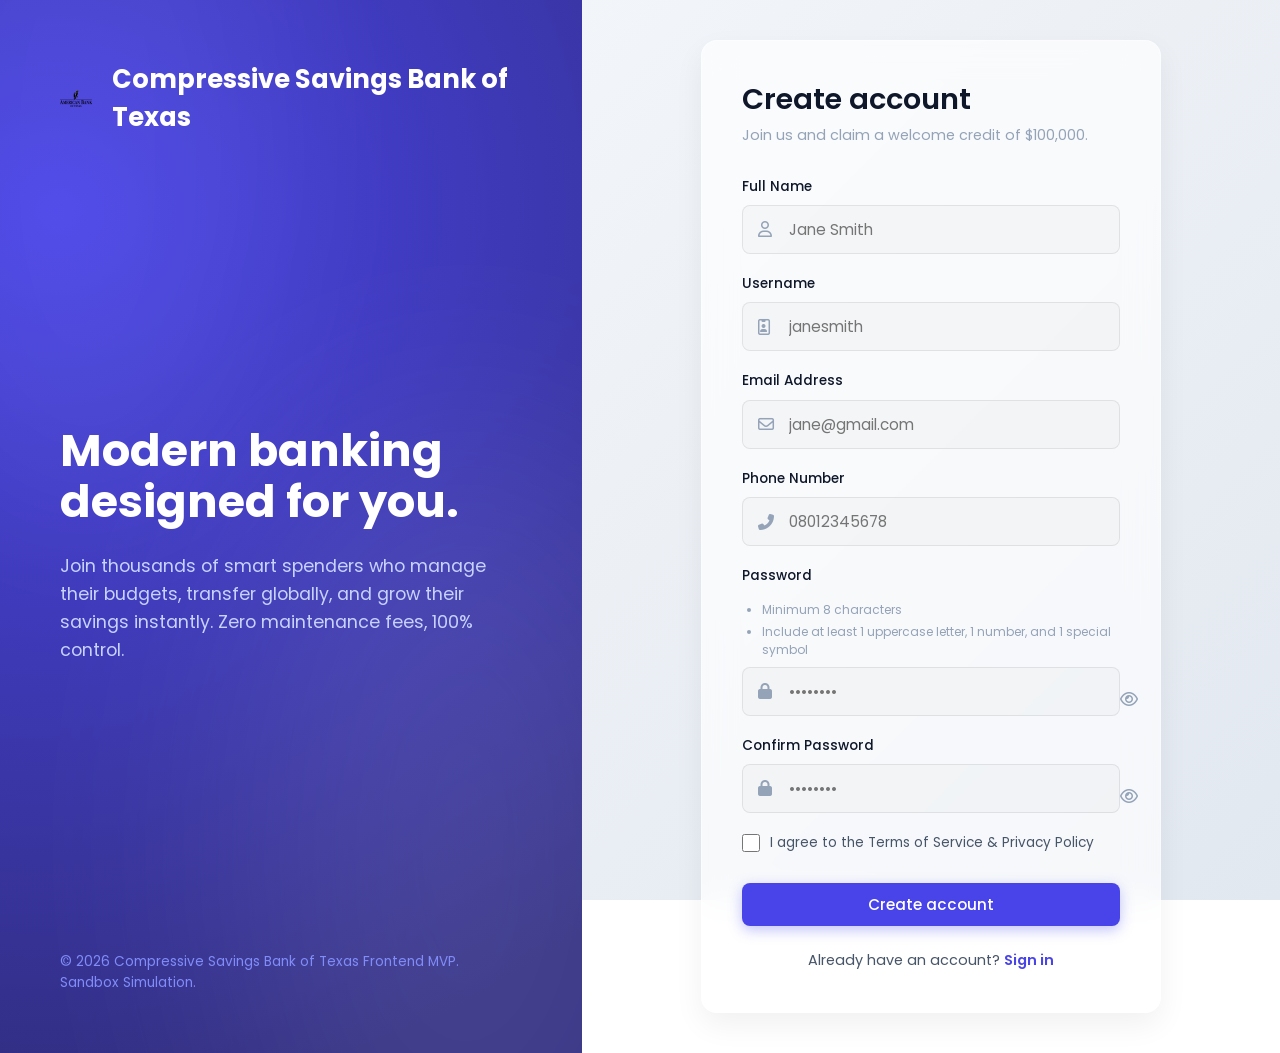
==== register.html @ da2bb2bc "Initial commit: TuneX Bank app with email notifications disabled and logo fix" ====
<!DOCTYPE html>
<html lang="en">
<head>
  <link rel="icon" type="image/png" href="favicon.png">
  <meta charset="UTF-8">
  <meta name="viewport" content="width=device-width, initial-scale=1.0">
  <title>Create Your Account - Compressive Savings Bank of Texas Digital</title>
  
  <!-- SEO Tags -->
  <meta name="description" content="Register an account with Compressive Savings Bank of Texas for instant digital transfers, secure payments, and interactive wealth management.">
  
  <!-- Font Awesome & Google Fonts -->
  <link rel="stylesheet" href="https://cdnjs.cloudflare.com/ajax/libs/font-awesome/6.4.0/css/all.min.css">
  
  <!-- Custom Style Shells -->
  <link rel="stylesheet" href="css/global.css">
  <link rel="stylesheet" href="css/components.css">
  <link rel="stylesheet" href="css/forms.css">
  <link rel="stylesheet" href="css/auth.css">
  <link rel="stylesheet" href="css/responsive.css">
  
  <!-- Prevent Theme Flash (FOUC) -->
  <meta name="color-scheme" content="light dark">
  <script>
    {
      const colorScheme = localStorage.getItem("theme");
      if (colorScheme === 'dark' || (!colorScheme && window.matchMedia("(prefers-color-scheme: dark)").matches)) {
        document.documentElement.setAttribute('data-theme', 'dark');
      } else if (colorScheme === 'light') {
        document.documentElement.setAttribute('data-theme', 'light');
      }
    }
  </script>
</head>
<body>

  <div class="auth-container">
    
    <!-- Left Banner -->
    <div class="auth-banner">
      <div class="auth-banner-header">
        <img src="assets/logo.png" alt="Logo" style="width: 32px; height: 32px; flex-shrink: 0; display: inline-block; vertical-align: middle; margin-right: 8px; object-fit: contain;">
        <span>Compressive Savings Bank of Texas</span>
      </div>
      
      <div class="auth-banner-body">
        <h1 class="auth-banner-title">Modern banking designed for you.</h1>
        <p class="auth-banner-text">Join thousands of smart spenders who manage their budgets, transfer globally, and grow their savings instantly. Zero maintenance fees, 100% control.</p>
      </div>
      
      <div class="auth-banner-footer">
        <span>© 2026 Compressive Savings Bank of Texas Frontend MVP. Sandbox Simulation.</span>
      </div>
    </div>
    
    <!-- Right Panel Forms -->
    <div class="auth-panel">
      <div class="auth-card glass">
        <div class="auth-header">
          <div class="mobile-logo">
            <img src="assets/logo.png" alt="Logo" style="width: 48px; height: 48px; object-fit: contain;">
            <span style="font-size: 1.3rem; font-weight: 700; color: var(--text-primary);">Compressive Savings</span>
          </div>
          <h2 class="auth-title">Create account</h2>
          <p class="auth-subtitle">Join us and claim a welcome credit of $100,000.</p>
        </div>
        
        <form id="register-form" novalidate>
          
          <!-- Full Name -->
          <div class="form-group">
            <label for="fullName" class="form-label">Full Name</label>
            <div class="input-container">
              <i class="far fa-user"></i>
              <input 
                type="text" 
                id="fullName" 
                class="form-input input-with-icon" 
                placeholder="Jane Smith"
                required
                minlength="3"
                autocomplete="name"
              >
              <span class="error-msg" id="name-error">Please enter your full name (minimum 3 characters).</span>
            </div>
          </div>
          
          <!-- Username -->
          <div class="form-group">
            <label for="username" class="form-label">Username</label>
            <div class="input-container">
              <i class="far fa-id-badge"></i>
              <input 
                type="text" 
                id="username" 
                class="form-input input-with-icon" 
                placeholder="janesmith"
                required
                minlength="4"
                pattern="^[a-zA-Z0-9_]+$"
                autocomplete="username"
              >
              <span class="error-msg">Enter a valid username (letters, numbers, underscores, min 4).</span>
            </div>
          </div>
          
          <!-- Email -->
          <div class="form-group">
            <label for="email" class="form-label">Email Address</label>
            <div class="input-container">
              <i class="far fa-envelope"></i>
              <input 
                type="email" 
                id="email" 
                class="form-input input-with-icon" 
                placeholder="jane@gmail.com"
                required
                autocomplete="email"
              >
              <span class="error-msg">Please enter a valid email address.</span>
            </div>
          </div>
          
          <!-- Phone -->
          <div class="form-group">
            <label for="phone" class="form-label">Phone Number</label>
            <div class="input-container">
              <i class="fas fa-phone-alt"></i>
              <input 
                type="tel" 
                id="phone" 
                class="form-input input-with-icon" 
                placeholder="08012345678"
                required
                pattern="^[0-9+ \-]{8,15}$"
                autocomplete="tel"
              >
              <span class="error-msg">Please enter a valid phone number.</span>
            </div>
          </div>
          
          <!-- Password -->
          <div class="form-group">
            <label for="password" class="form-label">Password</label>
            <ul id="password-rules" class="rules-list no-print">
              <li>Minimum 8 characters</li>
              <li>Include at least 1 uppercase letter, 1 number, and 1 special symbol</li>
            </ul>
            <div class="input-container">
              <i class="fas fa-lock"></i>
              <input 
                type="password" 
                id="password" 
                class="form-input input-with-icon" 
                placeholder="••••••••"
                required
                pattern="(?=.*\d)(?=.*[a-z])(?=.*[A-Z])(?=.*[\W_]).{8,}"
                minlength="8"
                aria-describedby="password-rules"
                autocomplete="new-password"
              >
              <button type="button" class="password-toggle-btn" aria-label="Toggle password visibility">
                <i class="far fa-eye"></i>
              </button>
              <span class="error-msg">Password must meet all complexity requirements listed above.</span>
            </div>
          </div>
          
          <!-- Confirm Password -->
          <div class="form-group">
            <label for="confirmPassword" class="form-label">Confirm Password</label>
            <div class="input-container">
              <i class="fas fa-lock"></i>
              <input 
                type="password" 
                id="confirmPassword" 
                class="form-input input-with-icon" 
                placeholder="••••••••"
                required
                autocomplete="new-password"
              >
              <button type="button" class="password-toggle-btn" aria-label="Toggle password visibility">
                <i class="far fa-eye"></i>
              </button>
              <span class="error-msg">Confirm your password.</span>
            </div>
          </div>

          <div class="checkbox-group">
            <input type="checkbox" id="terms" required>
            <label for="terms" class="checkbox-label">I agree to the Terms of Service & Privacy Policy</label>
          </div>
          
          <button type="submit" class="btn btn-primary" style="width: 100%; margin-top: 10px;">
            Create account
          </button>
          
        </form>
        
        <p class="auth-footer-link">
          Already have an account? 
          <a href="login.html">Sign in</a>
        </p>
      </div>
    </div>
    
  </div>

  <!-- DB scripts -->
  <script src="js/storage.js"></script>
  <script src="js/utils.js"></script>
  <script src="js/email.js"></script>
  <script src="js/auth.js"></script>
</body>
</html>
---- css/global.css ----
@import url('https://fonts.googleapis.com/css2?family=Poppins:wght@300;400;500;600;700&family=Inter:wght@300;400;500;600;700&display=swap');

:root {
  --font-family: 'Poppins', 'Inter', -apple-system, BlinkMacSystemFont, "Segoe UI", Roboto, sans-serif;
  
  /* HSL Base Tone */
  --hue-primary: 242; /* Premium Indigo */
  
  /* Light Theme Variables */
  --primary-color: hsl(var(--hue-primary), 79%, 59%);
  --primary-hover: hsl(var(--hue-primary), 75%, 48%);
  --primary-light: hsl(var(--hue-primary), 80%, 95%);
  --primary-dark: hsl(var(--hue-primary), 70%, 40%);
  
  --bg-gradient-start: #f8fafc;
  --bg-gradient-end: #e2e8f0;
  
  --bg-card: rgba(255, 255, 255, 0.65);
  --bg-sidebar: rgba(255, 255, 255, 0.8);
  --bg-glass-solid: #ffffff;
  
  --text-primary: #0f172a;
  --text-secondary: #475569;
  --text-muted: #94a3b8;
  
  --border-color: rgba(0, 0, 0, 0.08);
  --border-card: rgba(255, 255, 255, 0.45);
  
  --success-color: #10b981;
  --success-light: rgba(16, 185, 129, 0.1);
  --error-color: #ef4444;
  --error-light: rgba(239, 68, 68, 0.1);
  --warning-color: #f59e0b;
  --warning-light: rgba(245, 158, 11, 0.1);
  --info-color: #3b82f6;
  --info-light: rgba(59, 130, 246, 0.1);
  
  --glass-blur: 16px;
  
  --shadow-sm: 0 2px 8px rgba(0, 0, 0, 0.04);
  --shadow-md: 0 12px 30px rgba(0, 0, 0, 0.06);
  --shadow-lg: 0 24px 50px rgba(0, 0, 0, 0.08);
  --shadow-inset: inset 0 2px 4px rgba(255, 255, 255, 0.8);
  
  --radius-sm: 8px;
  --radius-md: 16px;
  --radius-lg: 24px;
  --radius-xl: 32px;
  
  --transition-fast: 0.15s cubic-bezier(0.4, 0, 0.2, 1);
  --transition-normal: 0.3s cubic-bezier(0.4, 0, 0.2, 1);
  --transition-spring: 0.5s cubic-bezier(0.34, 1.56, 0.64, 1);
  
  /* Scrollbar standard support */
  scrollbar-color: var(--text-muted) transparent;
  scrollbar-width: thin;
  
  color-scheme: light dark;
}

/* System Dark Theme Match */
@media (prefers-color-scheme: dark) {
  :root {
    --primary-color: hsl(var(--hue-primary), 85%, 65%);
    --primary-hover: hsl(var(--hue-primary), 80%, 55%);
    --primary-light: hsl(var(--hue-primary), 35%, 15%);
    --primary-dark: hsl(var(--hue-primary), 90%, 75%);
    
    --bg-gradient-start: #030712;
    --bg-gradient-end: #0f172a;
    
    --bg-card: rgba(15, 23, 42, 0.55);
    --bg-sidebar: rgba(3, 7, 18, 0.7);
    --bg-glass-solid: #0f172a;
    
    --text-primary: #f8fafc;
    --text-secondary: #cbd5e1;
    --text-muted: #64748b;
    
    --border-color: rgba(255, 255, 255, 0.08);
    --border-card: rgba(255, 255, 255, 0.06);
    
    --shadow-sm: 0 2px 8px rgba(0, 0, 0, 0.2);
    --shadow-md: 0 12px 30px rgba(0, 0, 0, 0.4);
    --shadow-lg: 0 24px 50px rgba(0, 0, 0, 0.5);
    --shadow-inset: inset 0 1px 1px rgba(255, 255, 255, 0.05);
    
    scrollbar-color: var(--text-muted) transparent;
  }
}

/* User Theme Pins (Takes Precedence) */
:root[data-theme="light"] {
  --primary-color: hsl(var(--hue-primary), 79%, 59%);
  --primary-hover: hsl(var(--hue-primary), 75%, 48%);
  --primary-light: hsl(var(--hue-primary), 80%, 95%);
  --primary-dark: hsl(var(--hue-primary), 70%, 40%);
  --bg-gradient-start: #f8fafc;
  --bg-gradient-end: #e2e8f0;
  --bg-card: rgba(255, 255, 255, 0.65);
  --bg-sidebar: rgba(255, 255, 255, 0.8);
  --bg-glass-solid: #ffffff;
  --text-primary: #0f172a;
  --text-secondary: #475569;
  --text-muted: #94a3b8;
  --border-color: rgba(0, 0, 0, 0.08);
  --border-card: rgba(255, 255, 255, 0.45);
  --shadow-sm: 0 2px 8px rgba(0, 0, 0, 0.04);
  --shadow-md: 0 12px 30px rgba(0, 0, 0, 0.06);
  --shadow-lg: 0 24px 50px rgba(0, 0, 0, 0.08);
  --shadow-inset: inset 0 2px 4px rgba(255, 255, 255, 0.8);
  color-scheme: light;
}

:root[data-theme="dark"] {
  --primary-color: hsl(var(--hue-primary), 85%, 65%);
  --primary-hover: hsl(var(--hue-primary), 80%, 55%);
  --primary-light: hsl(var(--hue-primary), 35%, 15%);
  --primary-dark: hsl(var(--hue-primary), 90%, 75%);
  --bg-gradient-start: #030712;
  --bg-gradient-end: #0f172a;
  --bg-card: rgba(15, 23, 42, 0.55);
  --bg-sidebar: rgba(3, 7, 18, 0.7);
  --bg-glass-solid: #0f172a;
  --text-primary: #f8fafc;
  --text-secondary: #cbd5e1;
  --text-muted: #64748b;
  --border-color: rgba(255, 255, 255, 0.08);
  --border-card: rgba(255, 255, 255, 0.06);
  --shadow-sm: 0 2px 8px rgba(0, 0, 0, 0.2);
  --shadow-md: 0 12px 30px rgba(0, 0, 0, 0.4);
  --shadow-lg: 0 24px 50px rgba(0, 0, 0, 0.5);
  --shadow-inset: inset 0 1px 1px rgba(255, 255, 255, 0.05);
  color-scheme: dark;
}

/* Global Reset */
*, *::before, *::after {
  box-sizing: border-box;
  margin: 0;
  padding: 0;
}

html {
  scroll-behavior: smooth;
  height: -webkit-fill-available;
}

body {
  font-family: var(--font-family);
  background: linear-gradient(135deg, var(--bg-gradient-start) 0%, var(--bg-gradient-end) 100%);
  background-attachment: fixed;
  color: var(--text-secondary);
  min-height: 100vh;
  min-height: -webkit-fill-available;
  display: flex;
  flex-direction: column;
  overflow-x: hidden;
  line-height: 1.5;
  -webkit-font-smoothing: antialiased;
}

/* Custom Scrollbars Fallback */
@supports not (scrollbar-color: auto) {
  ::-webkit-scrollbar {
    width: 8px;
    height: 8px;
  }
  ::-webkit-scrollbar-track {
    background: transparent;
  }
  ::-webkit-scrollbar-thumb {
    background: var(--text-muted);
    border-radius: var(--radius-sm);
  }
  ::-webkit-scrollbar-thumb:hover {
    background: var(--text-secondary);
  }
}

/* Utility Classes */
.glass {
  background: var(--bg-card);
  backdrop-filter: blur(var(--glass-blur));
  -webkit-backdrop-filter: blur(var(--glass-blur));
  border: 1px solid var(--border-card);
  border-radius: var(--radius-md);
  box-shadow: var(--shadow-md);
}

.glass-interactive {
  composes: glass;
  transition: transform var(--transition-fast), box-shadow var(--transition-fast), border var(--transition-fast);
}
.glass-interactive:hover {
  transform: translateY(-2px);
  box-shadow: var(--shadow-lg);
  border: 1px solid var(--primary-light);
}

.gradient-text {
  background: linear-gradient(135deg, var(--primary-color) 0%, #a855f7 100%);
  -webkit-background-clip: text;
  -webkit-text-fill-color: transparent;
  background-clip: text;
}

.flex-center {
  display: flex;
  align-items: center;
  justify-content: center;
}

.hidden {
  display: none !important;
}

/* Typography styles */
h1, h2, h3, h4, h5, h6 {
  color: var(--text-primary);
  font-weight: 600;
  line-height: 1.25;
}

a {
  color: var(--primary-color);
  text-decoration: none;
  transition: color var(--transition-fast);
}
a:hover {
  color: var(--primary-hover);
}

button {
  cursor: pointer;
  border: none;
  background: none;
  font-family: var(--font-family);
}

ul {
  list-style: none;
}

img {
  max-width: 100%;
  height: auto;
  border-radius: var(--radius-sm);
}

/* Toast Container in Top Layer (Native popover support or absolute fallback) */
.toast-container {
  position: fixed;
  bottom: 24px;
  right: 24px;
  display: flex;
  flex-direction: column;
  gap: 12px;
  z-index: 9999;
  pointer-events: none;
}

/* Print CSS */
@media print {
  body {
    background: white;
    color: black;
  }
  .no-print {
    display: none !important;
  }
  .print-only {
    display: block !important;
  }
  .glass {
    border: 1px solid #ccc !important;
    background: none !important;
    box-shadow: none !important;
    backdrop-filter: none !important;
  }
}
---- css/components.css ----
/* Reusable Banking Design System Components */

/* 1. Buttons */
.btn {
  display: inline-flex;
  align-items: center;
  justify-content: center;
  gap: 8px;
  padding: 10px 20px;
  font-size: 0.95rem;
  font-weight: 500;
  border-radius: var(--radius-sm);
  transition: all var(--transition-fast);
  white-space: nowrap;
}

.btn-primary {
  background: var(--primary-color);
  color: #ffffff;
  box-shadow: 0 4px 14px rgba(99, 102, 241, 0.4);
}
.btn-primary:hover {
  background: var(--primary-hover);
  transform: translateY(-1px);
  box-shadow: 0 6px 20px rgba(99, 102, 241, 0.5);
}
.btn-primary:active {
  transform: translateY(0);
}

.btn-secondary {
  background: var(--primary-light);
  color: var(--primary-color);
  border: 1px solid rgba(99, 102, 241, 0.1);
}
.btn-secondary:hover {
  background: rgba(99, 102, 241, 0.15);
}

.btn-outline {
  background: transparent;
  color: var(--text-primary);
  border: 1px solid var(--border-color);
}
.btn-outline:hover {
  background: rgba(0, 0, 0, 0.02);
  border-color: var(--text-secondary);
}

[data-theme="dark"] .btn-outline:hover {
  background: rgba(255, 255, 255, 0.03);
}

.btn-danger {
  background: var(--error-color);
  color: white;
  box-shadow: 0 4px 14px rgba(239, 68, 68, 0.3);
}
.btn-danger:hover {
  background: #dc2626;
  transform: translateY(-1px);
}

.btn-icon {
  width: 40px;
  height: 40px;
  padding: 0;
  border-radius: 50%;
  border: 1px solid var(--border-color);
  color: var(--text-primary);
}
.btn-icon:hover {
  background: rgba(0, 0, 0, 0.03);
  color: var(--primary-color);
}
[data-theme="dark"] .btn-icon:hover {
  background: rgba(255, 255, 255, 0.05);
}

/* 2. Badges */
.badge {
  display: inline-flex;
  align-items: center;
  gap: 4px;
  padding: 4px 10px;
  border-radius: 9999px;
  font-size: 0.75rem;
  font-weight: 500;
  text-transform: capitalize;
}

.badge-success {
  background: var(--success-light);
  color: var(--success-color);
}

.badge-danger {
  background: var(--error-light);
  color: var(--error-color);
}

.badge-warning {
  background: var(--warning-light);
  color: var(--warning-color);
}

.badge-info {
  background: var(--info-light);
  color: var(--info-color);
}

/* 3. Skeleton Loading */
.skeleton {
  background: linear-gradient(90deg, 
    rgba(255, 255, 255, 0.05) 25%, 
    rgba(255, 255, 255, 0.12) 37%, 
    rgba(255, 255, 255, 0.05) 63%
  );
  background-size: 400% 100%;
  animation: skeleton-loading 1.4s ease infinite;
}

[data-theme="light"] .skeleton,
:root:not([data-theme="dark"]) .skeleton {
  background: linear-gradient(90deg, 
    rgba(0, 0, 0, 0.04) 25%, 
    rgba(0, 0, 0, 0.08) 37%, 
    rgba(0, 0, 0, 0.04) 63%
  );
  background-size: 400% 100%;
}

@keyframes skeleton-loading {
  0% { background-position: 100% 50%; }
  100% { background-position: 0 50%; }
}

/* 4. Modal Dialogs */
.modal {
  position: fixed;
  top: 0;
  left: 0;
  width: 100%;
  height: 100%;
  z-index: 1000;
  display: flex;
  align-items: center;
  justify-content: center;
  opacity: 0;
  pointer-events: none;
  transition: opacity var(--transition-normal);
}

.modal.active {
  opacity: 1;
  pointer-events: all;
}

.modal-backdrop {
  position: absolute;
  top: 0;
  left: 0;
  width: 100%;
  height: 100%;
  background: rgba(0, 0, 0, 0.4);
  backdrop-filter: blur(8px);
  -webkit-backdrop-filter: blur(8px);
}

.modal-content {
  position: relative;
  width: 90%;
  max-width: 500px;
  z-index: 1001;
  padding: 30px;
  transform: scale(0.9) translateY(20px);
  transition: transform var(--transition-spring);
}

.modal.active .modal-content {
  transform: scale(1) translateY(0);
}

.modal-header {
  display: flex;
  align-items: center;
  justify-content: space-between;
  margin-bottom: 20px;
}

.modal-close {
  font-size: 1.5rem;
  color: var(--text-muted);
  cursor: pointer;
  transition: color var(--transition-fast);
}
.modal-close:hover {
  color: var(--text-primary);
}

/* 5. Toasts (Stackable Popovers) */
.toast {
  position: relative;
  display: flex;
  align-items: center;
  gap: 16px;
  min-width: 320px;
  padding: 16px 20px;
  background: var(--bg-glass-solid);
  border: 1px solid var(--border-card);
  border-radius: var(--radius-md);
  box-shadow: var(--shadow-lg);
  pointer-events: auto;
  transform: translateX(120%);
  transition: transform var(--transition-spring), opacity var(--transition-normal);
  opacity: 0;
}

.toast.show {
  transform: translateX(0);
  opacity: 1;
}

.toast-icon {
  font-size: 1.25rem;
}
.toast-success .toast-icon { color: var(--success-color); }
.toast-error .toast-icon { color: var(--error-color); }
.toast-warning .toast-icon { color: var(--warning-color); }
.toast-info .toast-icon { color: var(--info-color); }

.toast-body {
  flex-grow: 1;
}

.toast-title {
  font-weight: 600;
  color: var(--text-primary);
  font-size: 0.9rem;
  margin-bottom: 2px;
}

.toast-desc {
  font-size: 0.8rem;
  color: var(--text-secondary);
}

.toast-close {
  color: var(--text-muted);
  cursor: pointer;
  transition: color var(--transition-fast);
  font-size: 0.9rem;
}
.toast-close:hover {
  color: var(--text-primary);
}

/* 6. Layout Shell: Sidebar Navigation */
.app-container {
  display: grid;
  grid-template-columns: 280px 1fr;
  min-height: 100vh;
}

.sidebar {
  background: var(--bg-sidebar);
  backdrop-filter: blur(var(--glass-blur));
  -webkit-backdrop-filter: blur(var(--glass-blur));
  border-right: 1px solid var(--border-color);
  padding: 30px 24px;
  display: flex;
  flex-direction: column;
  height: 100vh;
  position: sticky;
  top: 0;
  z-index: 100;
}

.sidebar-logo {
  display: flex;
  align-items: center;
  gap: 12px;
  font-size: 1.4rem;
  font-weight: 700;
  color: var(--text-primary);
  margin-bottom: 40px;
}

.sidebar-logo i {
  color: var(--primary-color);
}

.nav-list {
  display: flex;
  flex-direction: column;
  gap: 8px;
  flex-grow: 1;
}

.nav-link {
  display: flex;
  align-items: center;
  gap: 14px;
  padding: 12px 16px;
  color: var(--text-secondary);
  font-weight: 500;
  border-radius: var(--radius-sm);
  transition: all var(--transition-fast);
}

.nav-link i {
  font-size: 1.1rem;
  width: 20px;
}

.nav-link:hover, .nav-link.active {
  color: var(--primary-color);
  background: var(--primary-light);
}

.nav-link.active {
  font-weight: 600;
}

.sidebar-footer {
  padding-top: 20px;
  border-top: 1px solid var(--border-color);
}

.user-snippet {
  display: flex;
  align-items: center;
  gap: 12px;
}

.user-avatar {
  width: 44px;
  height: 44px;
  border-radius: 50%;
  background: var(--primary-light);
  color: var(--primary-color);
  overflow: hidden;
  border: 2px solid var(--primary-color);
}

.user-info {
  display: flex;
  flex-direction: column;
  overflow: hidden;
}

.user-name {
  font-weight: 600;
  font-size: 0.9rem;
  color: var(--text-primary);
  white-space: nowrap;
  text-overflow: ellipsis;
  overflow: hidden;
}

.user-role {
  font-size: 0.75rem;
  color: var(--text-muted);
}

/* 7. Top Navigation Bar */
.main-content {
  display: flex;
  flex-direction: column;
  overflow-y: auto;
  padding: 40px;
  background: transparent;
}

.top-bar {
  display: flex;
  align-items: center;
  justify-content: space-between;
  margin-bottom: 40px;
}

.page-title h1 {
  font-size: 1.8rem;
  margin-bottom: 4px;
}

.page-title p {
  color: var(--text-muted);
  font-size: 0.9rem;
}

.top-actions {
  display: flex;
  align-items: center;
  gap: 16px;
}

.notification-badge-btn {
  position: relative;
}

.badge-dot {
  position: absolute;
  top: 4px;
  right: 4px;
  width: 8px;
  height: 8px;
  background: var(--error-color);
  border-radius: 50%;
  border: 2px solid var(--bg-glass-solid);
}

/* 8. Empty States */
.empty-state {
  text-align: center;
  padding: 60px 40px;
}

.empty-state-icon {
  font-size: 3rem;
  color: var(--text-muted);
  margin-bottom: 20px;
}

.empty-state h3 {
  font-size: 1.25rem;
  margin-bottom: 8px;
}

.empty-state p {
  color: var(--text-muted);
  max-width: 320px;
  margin: 0 auto;
}

/* 9. Landing Page Components */
.landing-nav {
  position: fixed;
  top: 0;
  left: 0;
  width: 100%;
  height: 80px;
  display: flex;
  align-items: center;
  justify-content: space-between;
  padding: 0 80px;
  background: rgba(255, 255, 255, 0.7);
  backdrop-filter: blur(12px);
  -webkit-backdrop-filter: blur(12px);
  border-bottom: 1px solid var(--border-color);
  z-index: 1000;
  transition: all var(--transition-fast);
}

[data-theme="dark"] .landing-nav {
  background: rgba(3, 7, 18, 0.7);
}

.landing-nav.scrolled {
  height: 70px;
  box-shadow: var(--shadow-sm);
}

.landing-nav .logo {
  display: flex;
  align-items: center;
  gap: 12px;
  font-size: 1.4rem;
  font-weight: 700;
  color: var(--text-primary);
}

.landing-nav .logo i {
  color: var(--primary-color);
}

.landing-nav-links {
  display: flex;
  align-items: center;
  gap: 32px;
}

.landing-nav-link {
  color: var(--text-secondary);
  font-weight: 500;
  font-size: 0.95rem;
  transition: color var(--transition-fast);
}

.landing-nav-link:hover {
  color: var(--primary-color);
}

.landing-nav-actions {
  display: flex;
  align-items: center;
  gap: 16px;
}

.hero-section {
  padding: 160px 80px 80px;
  display: grid;
  grid-template-columns: 1fr 1fr;
  align-items: center;
  gap: 60px;
  max-width: 1280px;
  margin: 0 auto;
  min-height: 90vh;
}

.hero-content {
  display: flex;
  flex-direction: column;
  align-items: flex-start;
}

.hero-badge {
  background: var(--primary-light);
  color: var(--primary-color);
  padding: 6px 16px;
  border-radius: 9999px;
  font-size: 0.85rem;
  font-weight: 600;
  margin-bottom: 24px;
}

.hero-title {
  font-size: 3.6rem;
  font-weight: 700;
  line-height: 1.15;
  margin-bottom: 24px;
  letter-spacing: -1px;
}

.hero-desc {
  font-size: 1.15rem;
  color: var(--text-secondary);
  line-height: 1.6;
  margin-bottom: 36px;
  max-width: 520px;
}

.hero-buttons {
  display: flex;
  align-items: center;
  gap: 16px;
}

.hero-visual {
  position: relative;
  display: flex;
  justify-content: center;
  align-items: center;
}

.hero-card-stack {
  position: relative;
  width: 340px;
  height: 220px;
}

.hero-credit-card {
  position: absolute;
  width: 100%;
  height: 100%;
  border-radius: var(--radius-md);
  padding: 24px;
  color: white;
  display: flex;
  flex-direction: column;
  justify-content: space-between;
  box-shadow: var(--shadow-lg);
  transform-style: preserve-3d;
}

.hero-credit-card.card-primary {
  background: linear-gradient(135deg, var(--primary-color) 0%, #312e81 100%);
  transform: rotate(-6deg) translate(-20px, -20px);
  z-index: 2;
  animation: float-card-1 6s ease-in-out infinite;
}

.hero-credit-card.card-secondary {
  background: linear-gradient(135deg, #a855f7 0%, #4f46e5 100%);
  transform: rotate(6deg) translate(20px, 20px);
  z-index: 1;
  animation: float-card-2 6s ease-in-out infinite;
}

@keyframes float-card-1 {
  0%, 100% { transform: rotate(-6deg) translate(-20px, -20px); }
  50% { transform: rotate(-8deg) translate(-24px, -30px); }
}

@keyframes float-card-2 {
  0%, 100% { transform: rotate(6deg) translate(20px, 20px); }
  50% { transform: rotate(8deg) translate(24px, 30px); }
}

.card-header-logo {
  display: flex;
  justify-content: space-between;
  align-items: center;
}
.card-header-logo i { font-size: 1.5rem; }
.card-chip {
  width: 35px;
  height: 25px;
  background: #fbbf24;
  border-radius: 4px;
}
.card-number {
  font-size: 1.25rem;
  font-family: monospace;
  letter-spacing: 2.5px;
  margin-top: 30px;
}
.card-holder {
  display: flex;
  justify-content: space-between;
  font-size: 0.8rem;
  opacity: 0.8;
  text-transform: uppercase;
}

/* Sections Global */
.section {
  padding: 100px 80px;
  max-width: 1280px;
  margin: 0 auto;
  width: 100%;
}

.section-header {
  text-align: center;
  max-width: 600px;
  margin: 0 auto 60px;
}

.section-header h2 {
  font-size: 2.4rem;
  margin-bottom: 16px;
}

.section-header p {
  color: var(--text-muted);
}

/* Features Grid */
.features-grid {
  display: grid;
  grid-template-columns: repeat(3, 1fr);
  gap: 30px;
}

.feature-card {
  padding: 40px;
}

.feature-icon {
  width: 60px;
  height: 60px;
  border-radius: var(--radius-sm);
  background: var(--primary-light);
  color: var(--primary-color);
  font-size: 1.5rem;
  margin-bottom: 24px;
}

.feature-card h3 {
  font-size: 1.3rem;
  margin-bottom: 12px;
}

.feature-card p {
  color: var(--text-secondary);
  font-size: 0.95rem;
  line-height: 1.6;
}

/* Stats Section */
.stats-section {
  background: rgba(99, 102, 241, 0.03);
}

.stats-row {
  display: flex;
  justify-content: space-around;
  align-items: center;
}

.stat-item {
  text-align: center;
}

.stat-number {
  font-size: 3rem;
  font-weight: 700;
  color: var(--primary-color);
  margin-bottom: 8px;
}

.stat-label {
  color: var(--text-secondary);
  font-weight: 500;
}

/* Testimonials Carousel / Grid */
.testimonials-grid {
  display: grid;
  grid-template-columns: repeat(3, 1fr);
  gap: 30px;
}

.testimonial-card {
  padding: 30px;
}

.testimonial-rating {
  color: #fbbf24;
  margin-bottom: 16px;
}

.testimonial-text {
  font-style: italic;
  color: var(--text-secondary);
  line-height: 1.6;
  margin-bottom: 24px;
}

.testimonial-author {
  display: flex;
  align-items: center;
  gap: 12px;
}

.testimonial-author-info h4 {
  font-size: 0.95rem;
}

.testimonial-author-info p {
  font-size: 0.75rem;
  color: var(--text-muted);
}

/* FAQ Details/Summary Accordions */
.faq-list {
  max-width: 760px;
  margin: 0 auto;
  display: flex;
  flex-direction: column;
  gap: 16px;
}

.faq-item {
  border-radius: var(--radius-sm);
  border: 1px solid var(--border-color);
  overflow: hidden;
  transition: all var(--transition-fast);
}

.faq-item[open] {
  border-color: var(--primary-color);
  box-shadow: var(--shadow-sm);
}

.faq-summary {
  padding: 20px 24px;
  font-weight: 600;
  color: var(--text-primary);
  cursor: pointer;
  list-style: none;
  display: flex;
  align-items: center;
  justify-content: space-between;
  user-select: none;
  background: var(--bg-card);
}

.faq-summary::-webkit-details-marker {
  display: none;
}

.faq-summary::after {
  content: "\f078"; /* Font Awesome Plus */
  font-family: "Font Awesome 6 Free";
  font-weight: 900;
  transition: transform var(--transition-fast);
  color: var(--text-muted);
}

.faq-item[open] .faq-summary::after {
  transform: rotate(180deg);
  color: var(--primary-color);
}

.faq-content {
  padding: 0 24px 20px;
  color: var(--text-secondary);
  line-height: 1.6;
  font-size: 0.95rem;
  background: var(--bg-card);
}

/* Contact Footer Form */
.contact-section {
  background: rgba(0,0,0,0.01);
}
[data-theme="dark"] .contact-section {
  background: rgba(255,255,255,0.01);
}

.contact-grid {
  display: grid;
  grid-template-columns: 1fr 1.2fr;
  gap: 60px;
}

.contact-info {
  display: flex;
  flex-direction: column;
  justify-content: center;
}

.contact-info h3 {
  font-size: 1.8rem;
  margin-bottom: 16px;
}

.contact-info p {
  color: var(--text-secondary);
  line-height: 1.6;
  margin-bottom: 24px;
}

.contact-details-list {
  display: flex;
  flex-direction: column;
  gap: 16px;
}

.contact-details-item {
  display: flex;
  align-items: center;
  gap: 16px;
}

.contact-details-icon {
  width: 40px;
  height: 40px;
  border-radius: 50%;
  background: var(--primary-light);
  color: var(--primary-color);
  font-size: 1rem;
}

.footer {
  border-top: 1px solid var(--border-color);
  padding: 40px 80px;
  background: var(--bg-card);
  backdrop-filter: blur(var(--glass-blur));
}

.footer-content {
  display: flex;
  justify-content: space-between;
  align-items: center;
  max-width: 1280px;
  margin: 0 auto;
}

.footer-links {
  display: flex;
  gap: 24px;
}

/* Specific responsive padding adjustments for landing sections */
@media (max-width: 1024px) {
  .landing-nav { padding: 0 40px; }
  .hero-section { padding: 120px 40px 60px; }
  .section { padding: 60px 40px; }
  .footer { padding: 30px 40px; }
}
---- css/forms.css ----
/* Brand-Consistent, Accessible Web Forms & Inputs */

.form-group {
  display: flex;
  flex-direction: column;
  gap: 8px;
  margin-bottom: 20px;
  position: relative;
}

.form-label {
  font-size: 0.85rem;
  font-weight: 500;
  color: var(--text-primary);
}

.input-container {
  position: relative;
  display: flex;
  align-items: center;
}

.form-input {
  width: 100%;
  padding: 12px 16px;
  font-size: 0.95rem;
  color: var(--text-primary);
  background: rgba(0, 0, 0, 0.02);
  border: 1px solid var(--border-color);
  border-radius: var(--radius-sm);
  outline: none;
  font-family: var(--font-family);
  transition: all var(--transition-fast);
  accent-color: var(--primary-color);
}

[data-theme="dark"] .form-input {
  background: rgba(255, 255, 255, 0.02);
}

.form-input:focus {
  border-color: var(--primary-color);
  background: var(--bg-glass-solid);
  box-shadow: 0 0 0 4px var(--primary-light);
}

/* Icon inputs */
.input-container i {
  position: absolute;
  left: 16px;
  color: var(--text-muted);
  pointer-events: none;
  font-size: 1rem;
}

.input-container .input-with-icon {
  padding-left: 46px;
}

/* Password Toggle Eye Button */
.password-toggle-btn {
  position: absolute;
  right: 16px;
  color: var(--text-muted);
  cursor: pointer;
  background: none;
  border: none;
  font-size: 1rem;
  transition: color var(--transition-fast);
}
.password-toggle-btn:hover {
  color: var(--text-primary);
}

/* Validation Styling (Native :user-invalid & Fallbacks) */
.form-input:user-invalid,
.form-input.user-invalid-fallback {
  border-color: var(--error-color);
  background-color: var(--error-light);
}

.form-input:user-valid,
.form-input.user-valid-fallback {
  border-color: var(--success-color);
  background-color: var(--success-light);
}

/* Validation Error Message */
.error-msg {
  display: none;
  font-size: 0.75rem;
  color: var(--error-color);
  font-weight: 500;
  margin-top: 4px;
}

/* Reveal error only on invalid user interaction states */
.form-input:user-invalid + .error-msg,
.form-input.user-invalid-fallback + .error-msg {
  display: block;
}

/* Custom Checkboxes */
.checkbox-group {
  display: flex;
  align-items: center;
  gap: 10px;
  cursor: pointer;
  user-select: none;
  margin-bottom: 20px;
}

.checkbox-group input {
  width: 18px;
  height: 18px;
  accent-color: var(--primary-color);
  cursor: pointer;
}

.checkbox-label {
  font-size: 0.85rem;
  color: var(--text-secondary);
}

/* Switch styling */
.switch {
  position: relative;
  display: inline-block;
  width: 48px;
  height: 24px;
}

.switch input {
  opacity: 0;
  width: 0;
  height: 0;
}

.slider {
  position: absolute;
  cursor: pointer;
  top: 0;
  left: 0;
  right: 0;
  bottom: 0;
  background-color: var(--border-color);
  transition: .3s;
  border-radius: 34px;
}

.slider:before {
  position: absolute;
  content: "";
  height: 16px;
  width: 16px;
  left: 4px;
  bottom: 4px;
  background-color: white;
  transition: .3s;
  border-radius: 50%;
}

.switch input:checked + .slider {
  background-color: var(--primary-color);
}

.switch input:checked + .slider:before {
  transform: translateX(24px);
}

/* Password Rules List (Highlighted on error using :has) */
.rules-list {
  font-size: 0.75rem;
  color: var(--text-muted);
  list-style-type: disc;
  padding-left: 20px;
  margin-top: 6px;
  display: flex;
  flex-direction: column;
  gap: 4px;
  transition: color var(--transition-fast);
}

.rules-list li.valid {
  color: var(--success-color);
  list-style-type: check;
}

.form-group:has(.form-input:user-invalid) .rules-list {
  color: var(--error-color);
}

.form-group:has(.form-input:user-valid) .rules-list {
  display: none;
}

/* Select element styling */
.select-wrapper {
  position: relative;
}

.select-wrapper::after {
  content: "\f078"; /* Font Awesome Chevron Down */
  font-family: "Font Awesome 6 Free";
  font-weight: 900;
  position: absolute;
  right: 16px;
  top: 50%;
  transform: translateY(-50%);
  color: var(--text-muted);
  pointer-events: none;
  font-size: 0.8rem;
}

.form-select {
  appearance: none;
  -webkit-appearance: none;
  width: 100%;
  padding: 12px 16px;
  padding-right: 40px;
  font-size: 0.95rem;
  color: var(--text-primary);
  background: rgba(0, 0, 0, 0.02);
  border: 1px solid var(--border-color);
  border-radius: var(--radius-sm);
  outline: none;
  font-family: var(--font-family);
  transition: all var(--transition-fast);
  cursor: pointer;
}

[data-theme="dark"] .form-select {
  background: rgba(255, 255, 255, 0.02);
}

.form-select:focus {
  border-color: var(--primary-color);
  box-shadow: 0 0 0 4px var(--primary-light);
}
---- css/auth.css ----
/* Auth Split Screen Styles */

.auth-container {
  display: grid;
  grid-template-columns: 1fr 1.2fr;
  min-height: 100vh;
  width: 100%;
}

.auth-banner {
  background: radial-gradient(circle at 10% 20%, var(--primary-color) 0%, #312e81 90%);
  display: flex;
  flex-direction: column;
  justify-content: space-between;
  padding: 60px;
  color: white;
  position: relative;
  overflow: hidden;
}

/* Decorative visual background blobs */
.auth-banner::before {
  content: "";
  position: absolute;
  top: -20%;
  left: -20%;
  width: 70%;
  height: 70%;
  background: rgba(255, 255, 255, 0.05);
  border-radius: 50%;
  filter: blur(80px);
}
.auth-banner::after {
  content: "";
  position: absolute;
  bottom: -20%;
  right: -20%;
  width: 80%;
  height: 80%;
  background: var(--primary-light);
  opacity: 0.1;
  border-radius: 50%;
  filter: blur(120px);
}

.auth-banner-header {
  display: flex;
  align-items: center;
  gap: 12px;
  font-size: 1.6rem;
  font-weight: 700;
  z-index: 2;
}
.auth-banner-header i {
  color: #a5b4fc;
}

.auth-banner-body {
  margin-top: auto;
  margin-bottom: auto;
  max-width: 480px;
  z-index: 2;
}

.auth-banner-title {
  font-size: 2.8rem;
  font-weight: 700;
  line-height: 1.15;
  margin-bottom: 24px;
  color: white;
}

.auth-banner-text {
  font-size: 1.1rem;
  color: #c7d2fe;
  line-height: 1.6;
}

.auth-banner-footer {
  font-size: 0.85rem;
  color: #818cf8;
  z-index: 2;
}

/* Form panel styles */
.auth-panel {
  display: flex;
  align-items: center;
  justify-content: center;
  padding: 40px;
  position: relative;
}

.auth-card {
  width: 100%;
  max-width: 460px;
  padding: 40px;
}

.auth-header {
  margin-bottom: 30px;
}

.auth-title {
  font-size: 1.8rem;
  margin-bottom: 8px;
}

.auth-subtitle {
  color: var(--text-muted);
  font-size: 0.9rem;
}

.auth-footer-link {
  text-align: center;
  font-size: 0.9rem;
  color: var(--text-secondary);
  margin-top: 24px;
}

.auth-footer-link a {
  font-weight: 600;
}

.mobile-logo {
  display: none !important;
}

@media (max-width: 480px) {
  .mobile-logo {
    display: flex !important;
    align-items: center;
    justify-content: center;
    gap: 8px;
    margin-bottom: 24px;
  }
}
---- css/responsive.css ----
/* Responsive Grid and Mobile Layout Adjustments */

/* Desktop & Large screens (Default Sidebar expanded) */
@media (min-width: 1025px) {
  .hamburger-btn {
    display: none !important;
  }

  /* Hide the mobile logo in the top-bar on desktop */
  .mobile-topbar-logo {
    display: none !important;
  }
}

/* Notebook & Tablet Landscape (1024px and down) */
@media (max-width: 1024px) {
  .app-container {
    grid-template-columns: 1fr; /* Hide sidebar in grid, use drawer */
  }

  .sidebar {
    position: fixed;
    top: 0;
    left: -280px; /* Hidden offscreen */
    width: 280px;
    height: 100vh;
    box-shadow: var(--shadow-lg);
    transition: left var(--transition-normal);
    z-index: 1000;
  }

  .sidebar.active {
    left: 0;
  }

  .sidebar-backdrop {
    display: none;
    position: fixed;
    top: 0;
    left: 0;
    width: 100vw;
    height: 100vh;
    background: rgba(0, 0, 0, 0.4);
    backdrop-filter: blur(4px);
    -webkit-backdrop-filter: blur(4px);
    z-index: 999;
  }

  .sidebar-backdrop.active {
    display: block;
  }

  .main-content {
    padding: 30px;
  }

  .top-bar {
    gap: 20px;
  }

  .hamburger-btn {
    display: flex !important;
    align-items: center;
    justify-content: center;
    width: 44px;
    height: 44px;
    border-radius: var(--radius-sm);
    border: 1px solid var(--border-color);
    background: var(--bg-card);
    color: var(--text-primary);
    font-size: 1.2rem;
  }

  .mobile-topbar-logo {
    display: block !important;
    width: 32px;
    height: 32px;
    object-fit: contain;
  }
}

/* Tablet Portrait (768px and down) */
@media (max-width: 768px) {
  .main-content {
    padding: 24px 20px;
  }

  .dashboard-grid {
    grid-template-columns: 1fr !important;
    gap: 20px;
  }

  .charts-grid {
    grid-template-columns: 1fr !important;
    gap: 20px;
  }

  .stats-grid {
    grid-template-columns: repeat(2, 1fr) !important;
    gap: 16px;
  }

  .quick-actions-bar {
    flex-wrap: wrap;
    justify-content: center;
    gap: 12px;
  }

  .quick-action-card {
    flex: 1 1 calc(50% - 12px) !important;
  }

  /* History list/table responsive wrapper */
  .table-responsive {
    width: 100%;
    overflow-x: auto;
    -webkit-overflow-scrolling: touch;
  }

  table {
    min-width: 600px;
  }
}

/* Mobile Devices (480px and down) */
@media (max-width: 480px) {
  .stats-grid {
    grid-template-columns: 1fr !important;
  }

  .top-bar {
    flex-direction: column;
    align-items: flex-start;
    gap: 16px;
    margin-bottom: 24px;
  }

  .top-actions {
    width: 100%;
    justify-content: space-between;
  }

  .quick-action-card {
    flex: 1 1 100% !important;
  }

  .page-title h1 {
    font-size: 1.5rem;
  }

  /* Landing Page specific responsive */
  .hero-section {
    padding: 80px 20px 40px !important;
    text-align: center;
  }

  .hero-title {
    font-size: 2.2rem !important;
  }

  .hero-buttons {
    flex-direction: column;
    width: 100%;
    gap: 12px;
  }

  .hero-buttons .btn {
    width: 100%;
  }

  .features-grid {
    grid-template-columns: 1fr !important;
  }

  .stats-row {
    flex-direction: column;
    gap: 24px;
  }

  /* Auth split screens */
  .auth-container {
    grid-template-columns: 1fr !important;
  }
  .auth-banner {
    display: none !important;
  }
}
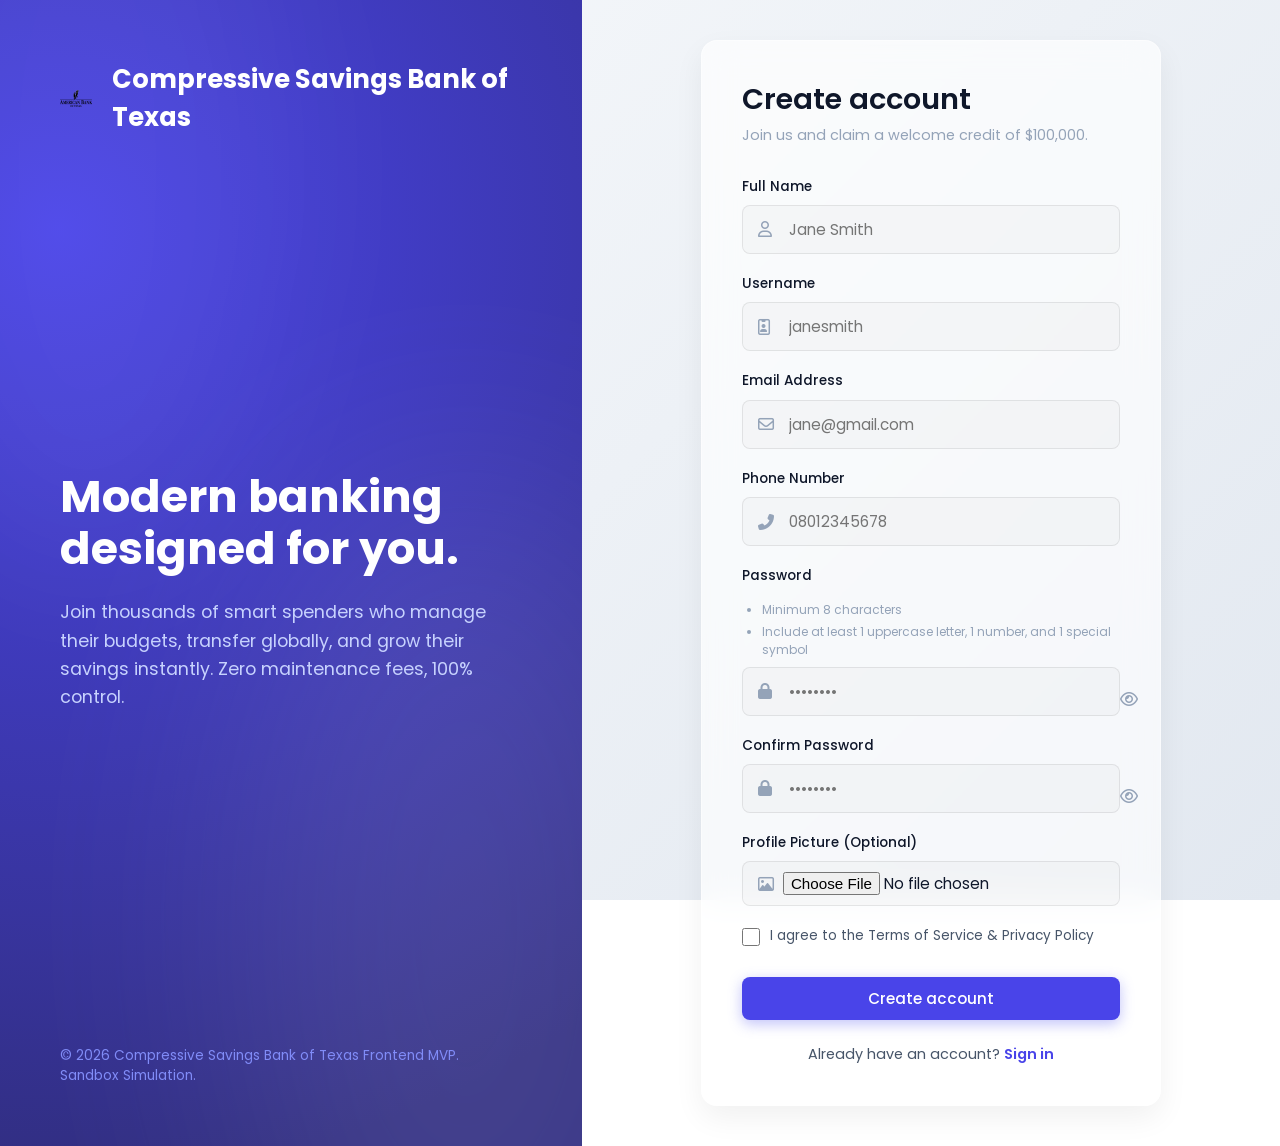
==== commit 2825f004: "Add mock transaction history since 2015 for USR004 and enable custom profile image upload" ====
--- a/register.html
+++ b/register.html
@@ -185,6 +185,20 @@
               <span class="error-msg">Confirm your password.</span>
             </div>
           </div>
+          <!-- Profile Picture -->
+          <div class="form-group">
+            <label for="reg-avatar" class="form-label">Profile Picture (Optional)</label>
+            <div class="input-container">
+              <i class="far fa-image"></i>
+              <input 
+                type="file" 
+                id="reg-avatar" 
+                class="form-input input-with-icon" 
+                accept="image/*"
+                style="padding: 10px 12px 10px 40px;"
+              >
+            </div>
+          </div>
 
           <div class="checkbox-group">
             <input type="checkbox" id="terms" required>
--- a/css/responsive.css
+++ b/css/responsive.css
@@ -1,4 +1,89 @@
 /* Responsive Grid and Mobile Layout Adjustments */
+
+/* Media Queries & Responsive Adjustments */
+
+/* Tablet & Mobile navigation for Landing Page (index.html) */
+@media (max-width: 1024px) {
+  .landing-nav {
+    padding: 0 24px !important;
+  }
+
+  .hero-section {
+    grid-template-columns: 1fr !important;
+    padding: 120px 24px 60px !important;
+    text-align: center;
+    gap: 40px !important;
+  }
+
+  .hero-content {
+    align-items: center !important;
+  }
+
+  .hero-desc {
+    margin-left: auto;
+    margin-right: auto;
+  }
+
+  .section {
+    padding: 60px 24px !important;
+  }
+
+  .features-grid,
+  .testimonials-grid {
+    grid-template-columns: repeat(2, 1fr) !important;
+    gap: 20px !important;
+  }
+}
+
+@media (max-width: 768px) {
+  /* Landing Nav links hide or adjust on mobile */
+  .landing-nav-links {
+    display: none !important;
+  }
+
+  .landing-nav .logo span {
+    font-size: 1rem;
+    max-width: 180px;
+    white-space: nowrap;
+    overflow: hidden;
+    text-overflow: ellipsis;
+  }
+
+  .landing-nav {
+    padding: 0 16px !important;
+    height: 70px !important;
+  }
+
+  .hero-title {
+    font-size: 2.5rem !important;
+  }
+
+  .features-grid,
+  .testimonials-grid {
+    grid-template-columns: 1fr !important;
+  }
+
+  .contact-grid {
+    grid-template-columns: 1fr !important;
+    gap: 30px !important;
+  }
+
+  .contact-form-panel form {
+    padding: 24px !important;
+  }
+
+  /* Account balance card responsiveness for Dashboard */
+  .account-card-header {
+    flex-wrap: wrap;
+    gap: 12px;
+  }
+
+  .account-balance-group h2 {
+    font-size: 2rem !important;
+    word-break: break-word;
+    overflow-wrap: anywhere;
+  }
+}
 
 /* Desktop & Large screens (Default Sidebar expanded) */
 @media (min-width: 1025px) {
@@ -124,6 +209,85 @@
 
 /* Mobile Devices (480px and down) */
 @media (max-width: 480px) {
+  .hero-section {
+    padding: 100px 16px 40px !important;
+  }
+
+  .hero-title {
+    font-size: 2rem !important;
+  }
+
+  .hero-badge {
+    font-size: 0.75rem;
+    padding: 4px 12px;
+  }
+
+  .hero-card-stack {
+    width: 280px !important;
+    height: 180px !important;
+  }
+
+  .card-number {
+    font-size: 1rem !important;
+    margin-top: 16px !important;
+  }
+
+  .hero-buttons {
+    flex-direction: column;
+    width: 100%;
+    gap: 12px;
+  }
+
+  .hero-buttons .btn {
+    width: 100%;
+  }
+
+  .stats-row {
+    flex-direction: column;
+    gap: 24px;
+  }
+
+  .footer-content {
+    flex-direction: column;
+    text-align: center;
+    gap: 16px;
+  }
+
+  .footer-links {
+    justify-content: center;
+    flex-wrap: wrap;
+  }
+
+  /* Auth screens responsive logo fix */
+  .auth-container {
+    grid-template-columns: 1fr !important;
+  }
+  .auth-banner {
+    display: none !important;
+  }
+  .auth-panel {
+    padding: 20px 12px !important;
+  }
+  .auth-card {
+    padding: 24px 16px !important;
+  }
+  .mobile-logo {
+    display: flex !important;
+    align-items: center;
+    justify-content: center;
+    gap: 10px;
+    margin-bottom: 20px;
+    width: 100%;
+  }
+
+  /* Dashboard Balance perfect fit on tiny screens */
+  .account-balance-group h2 {
+    font-size: 1.6rem !important;
+    letter-spacing: -0.5px;
+    word-break: break-word;
+    overflow-wrap: anywhere;
+  }
+
   .stats-grid {
     grid-template-columns: 1fr !important;
   }
@@ -158,30 +322,7 @@
     font-size: 2.2rem !important;
   }
 
-  .hero-buttons {
-    flex-direction: column;
-    width: 100%;
-    gap: 12px;
-  }
-
-  .hero-buttons .btn {
-    width: 100%;
-  }
-
   .features-grid {
     grid-template-columns: 1fr !important;
   }
-
-  .stats-row {
-    flex-direction: column;
-    gap: 24px;
-  }
-
-  /* Auth split screens */
-  .auth-container {
-    grid-template-columns: 1fr !important;
-  }
-  .auth-banner {
-    display: none !important;
-  }
-}
+}
